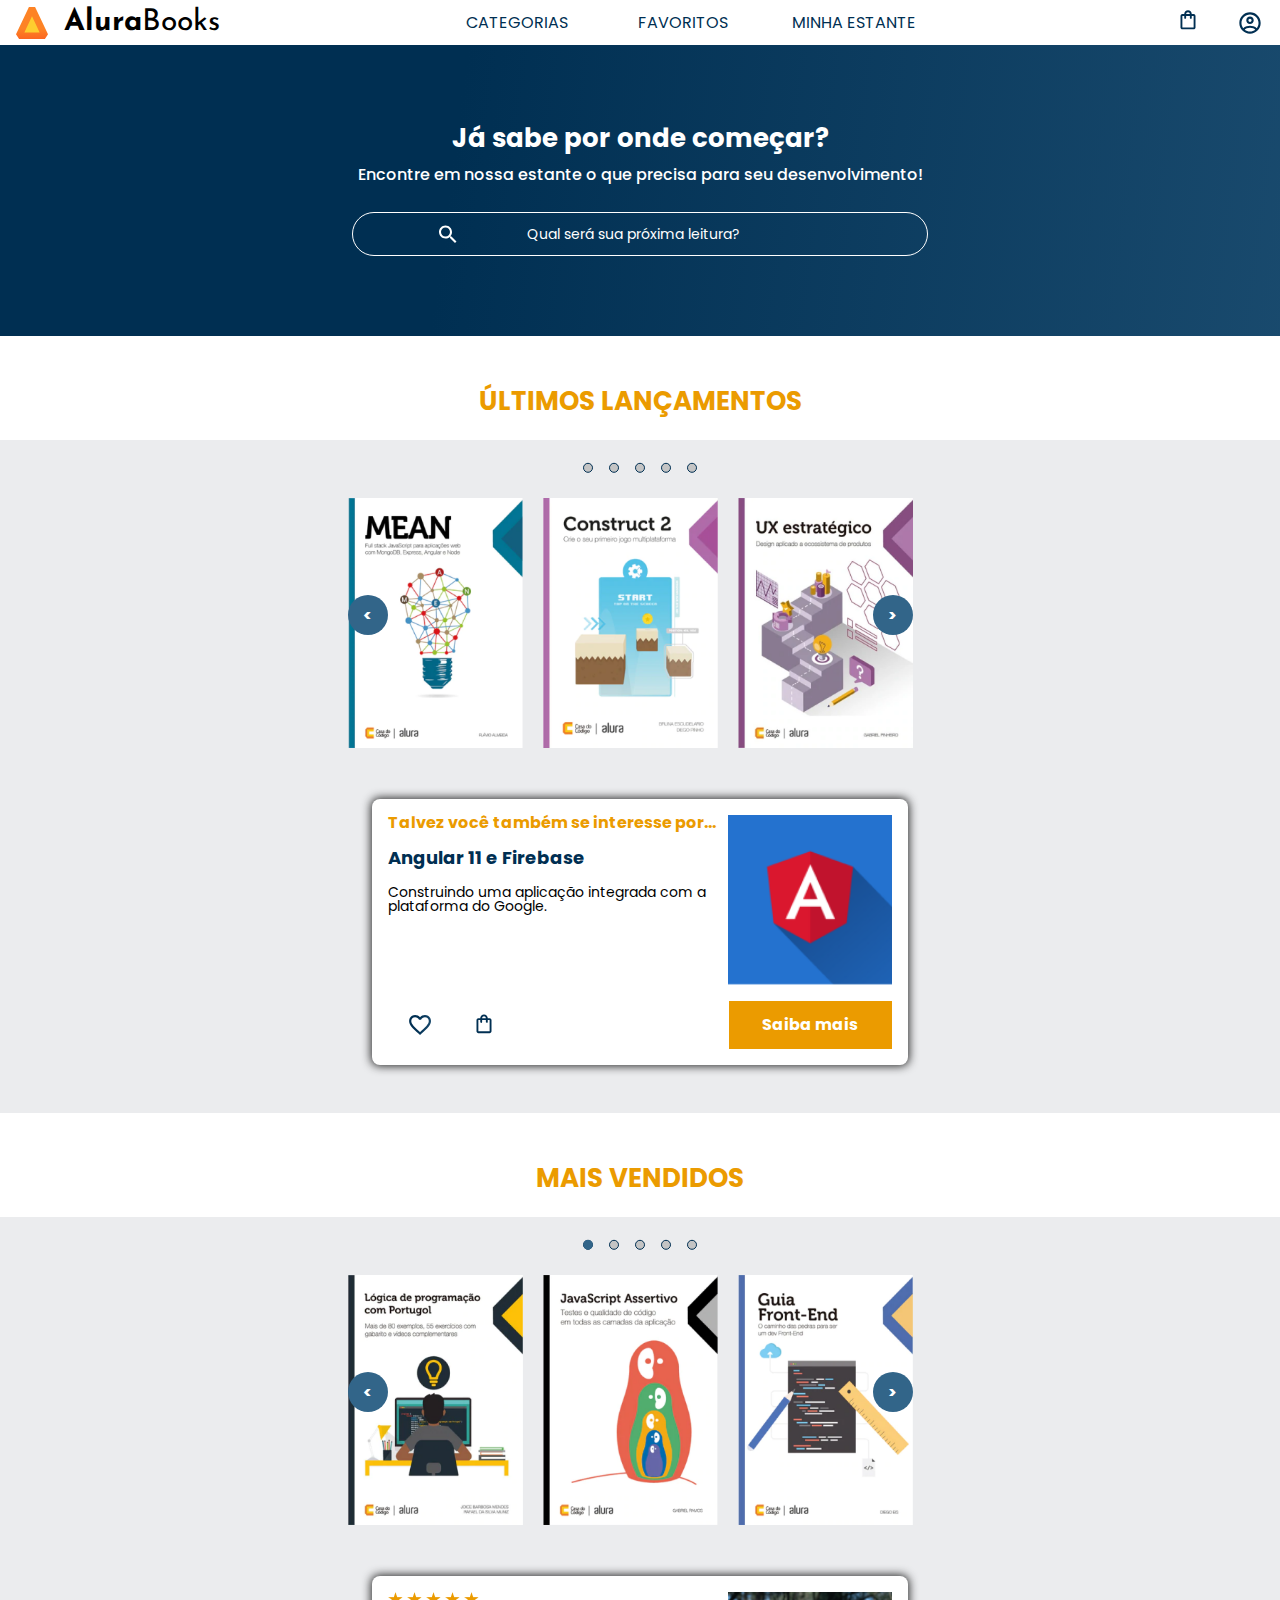
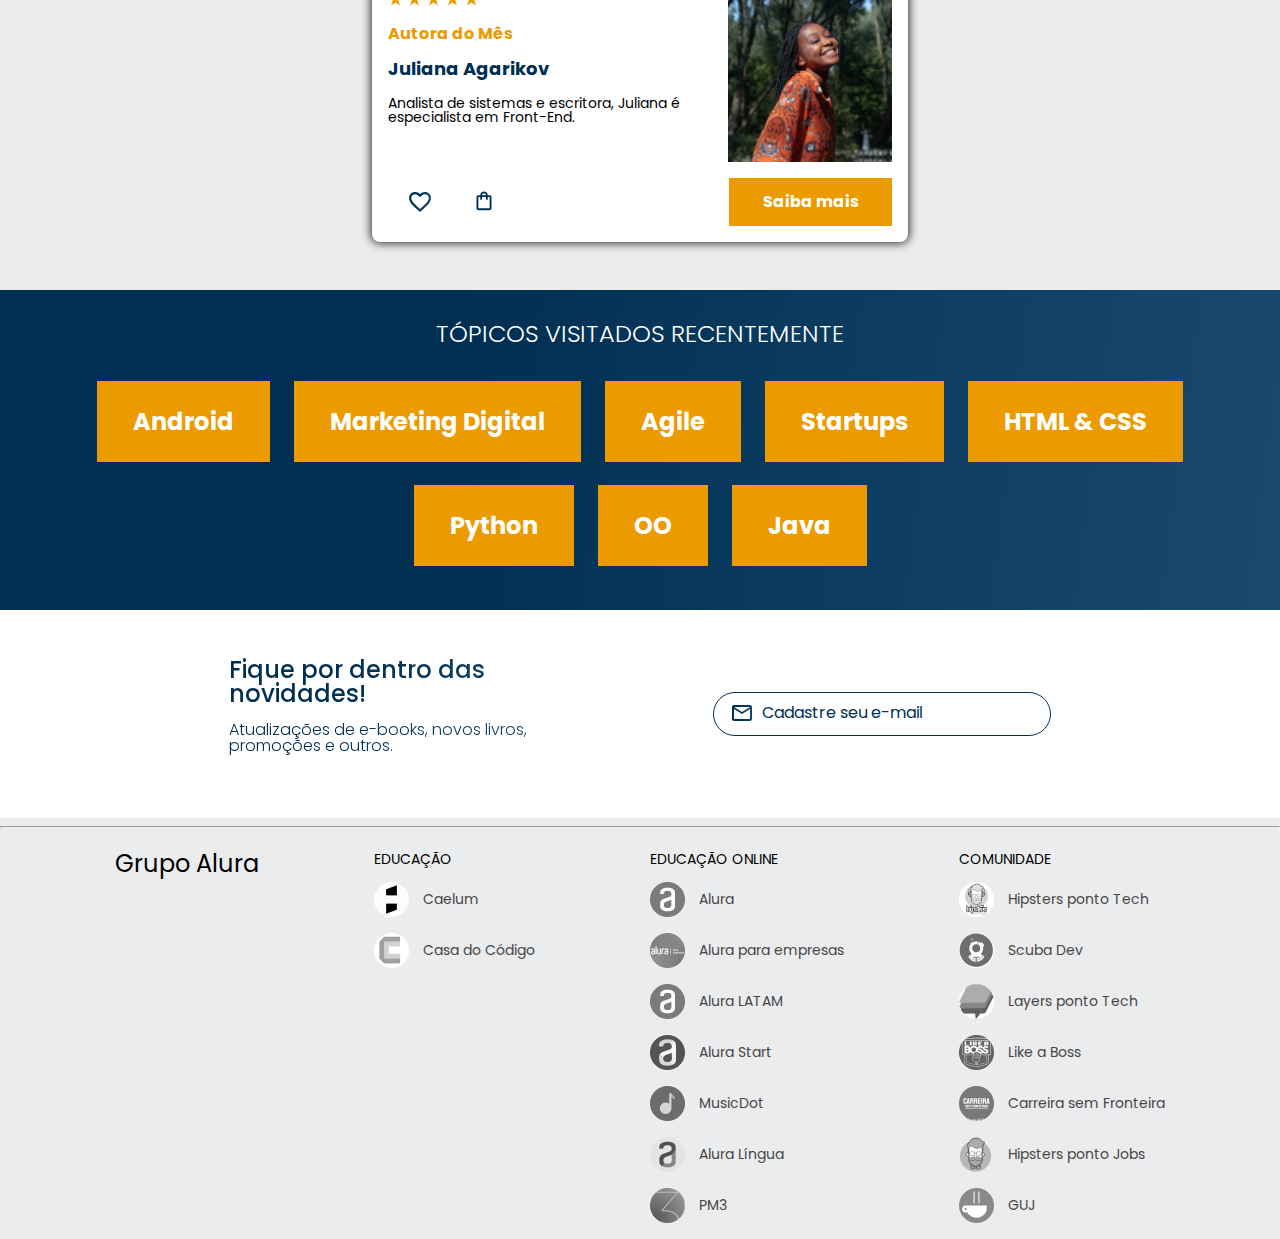
==== index.html @ b42a7370 "Commit inicial, apenas com os arquivos da AluraBooks 2.0, sem alterações." ====
<!DOCTYPE html>
<html lang="pt-br">
<head>
    <meta charset="UTF-8">
    <meta http-equiv="X-UA-Compatible" content="IE=edge">
    <meta name="viewport" content="width=device-width, initial-scale=1.0">
    <title>AluraBooks</title>
    
    <!-- ÍCONE NO TÍTULO -->
    <link rel="icon" href="/img/Logo.svg" type = "image/x-icon">

    <!-- CSS -->
    <link rel="stylesheet" type="text/css" href="styles/reset.css">
    <link rel="stylesheet" type="text/css" href="styles/styles.css">    

    <!-- FONTES -->
    <link rel="preconnect" href="https://fonts.googleapis.com">
    <link rel="preconnect" href="https://fonts.gstatic.com" crossorigin>
    <link href="https://fonts.googleapis.com/css2?family=Poppins:wght@300;400;500;700&display=swap" rel="stylesheet">
    <link href="https://fonts.googleapis.com/css2?family=Josefin+Sans:wght@400;700&display=swap" rel="stylesheet">
</head>

<body>
    <header class="cabecalho">
        <div class="container_cabecalho cabecalho_esquerdo">
            <button class="cabecalho_menu_hamburguer" aria-label="Menu"><i></i></button>
            <img src="img/Logo.svg" class="container_imagem" alt="Logo do AluraBooks">
            <h1 class="cabecalho_titulo"><b class="cabecalho_titulo_negrito">Alura</b>Books</h1>
        </div>

        <ul class="cabecalho_opcoes">
            <li class="cabecalho_opcoes_item"><button class="cabecalho_opcoes_botao" aria-label="Menu Categorias"><i></i>Categorias</button></li>
            <li class="cabecalho_opcoes_item"><a href="#" class="cabecalho_opcoes_ancora">Favoritos</a></li>
            <li class="cabecalho_opcoes_item"><a href="#" class="cabecalho_opcoes_ancora">Minha estante</a></li>
        </ul>
        
        <div class="container_cabecalho cabecalho_direito">
            <a href="/index.html" id="container_imagem_favoritos"><img src="img/Favoritos.svg" class="container_imagem" alt="Meus Favoritos"></a>
            <a href="/index.html" class="imagem_com_texto"><img src="img/Compras.svg" class="container_imagem" alt="Carrinho de compras"><p class="cabecalho_logo_texto">Minha Sacola</p></a>
            <button class="cabecalho_menu_usuario" aria-label="Menu"><i></i></button>
        </div>
    </header>

    <nav class="lista_menu_hamburger">
        <h2 class="lista_menu_titulo">Categorias</h2>
        <a href="/index.html" class="lista_menu_link">Programação</a>
        <a href="/index.html" class="lista_menu_link">Front-End</a>
        <a href="/index.html" class="lista_menu_link">Infraestrutura</a>
        <a href="/index.html" class="lista_menu_link">Business</a>
        <a href="/index.html" class="lista_menu_link">Design & Ux</a>
    </nav>

    <nav class="lista_menu_usuario">
        <h2 class="lista_menu_titulo">Meu Perfil</h2>
        <a href="/formulario_de_cadastro.html" class="lista_menu_link">Minha conta</a>
        <a href="/formulario_de_cadastro.html" class="lista_menu_link">Meus pedidos</a>
        <a href="/formulario_de_cadastro.html" class="lista_menu_link">Sair</a>
    </nav>

    <!-- BANNER -->
    <section class="banner">
        <h2 class="banner_titulo">Já sabe por onde começar?</h2>
        <p class="banner_texto">Encontre em nossa estante o que precisa para seu desenvolvimento!</p>
        <input type="search" class="banner_pesquisa" placeholder="Qual será sua próxima leitura?">
    </section>

    <!-- CARROSSEL + CARD 01 -->
    <h2 class="secao_titulo">Últimos Lançamentos</h2>
    <div class="carrossel_e_card">

        <!-- CARROSSEL -->
        <section class="carrossel">
            <div class="carrossel_marcacao">
                <input class="marcacao marcacao_01" type="radio" name="marcacao" />
                <input class="marcacao marcacao_01" type="radio" name="marcacao" />
                <input class="marcacao marcacao_01" type="radio" name="marcacao" />
                <input class="marcacao marcacao_01" type="radio" name="marcacao" />
                <input class="marcacao marcacao_01" type="radio" name="marcacao" />
            </div>
            <div class="carrossel_corpo">
                <div class="carrossel_slides carrossel_01_slides">
                    <a href="#" class="carrossel_ancoras">
                        <img src="/img/MEAN.png" alt="Livro MEAN, Full stack JavaScript para aplicações web com MongoDB, Express, Angular e Node" class="carrossel_imagens">
                    </a>
                </div>
                <div class="carrossel_slides carrossel_01_slides">
                    <a href="#" class="carrossel_ancoras">
                        <img src="/img/Construct2.png" alt="Livro Construct 2, Crie seu o seu primeiro jogo multiplataforma" class="carrossel_imagens">
                    </a>
                </div>
                <div class="carrossel_slides carrossel_01_slides">
                    <a href="#" class="carrossel_ancoras">
                        <img src="/img/UX.png" alt="Livro UX Estratégico, Design aplicado a ecossistema de produtos" class="carrossel_imagens">
                    </a>
                </div>
                <div class="carrossel_slides carrossel_01_slides">
                    <a href="#" class="carrossel_ancoras">
                        <img src="/img/ReactNative.png" alt="Livro ReactNative, Desenvolvimento de aplicativos mobile com React." class="carrossel_imagens">
                    </a>
                </div>
                <div class="carrossel_slides carrossel_01_slides">
                    <a href="#" class="carrossel_ancoras">
                        <img src="/img/Angular.png" alt="Livro Angular 11 e Firebase, Construíndo uma aplicação integrada com a plataforma do Google." class="carrossel_imagens">
                    </a>
                </div>
                <div class="carrossel_slides carrossel_01_slides">
                    <a href="#" class="carrossel_ancoras">
                        <img src="/img/ApacheKafka.png" alt="Livro Apache Kafka e Spring Boot, Comunicação assíncrona entre microsserviços." class="carrossel_imagens">
                    </a>
                </div>
            </div>

            <div class="carrossel_botoes">
                <button class="carrossel_botao botao_anterior_01" aria-label="Anterior"><</button>
                <button class="carrossel_botao botao_proximo_01" aria-label="Próximo">></button>
            </div>

        </section>

        <!-- CARD -->
        <section class="card">
            <div class="card_angular">
                <div class="card_container_superior">
                    <div class="card_textos">
                            <h2 class="titulo_card">Talvez você também se interesse por...</h2>
                            <h3 class="subtitulo_card">Angular 11 e Firebase</h3>
                            <p class="paragrafo_card">Construindo uma aplicação integrada com a plataforma do Google.</p>
                    </div>
                    <img src="/img/Angular_logo.png" alt="Logo da tecnologia Angular em vermelho em um fundo azul" class="card_logo_angular">
                </div>
                <div class="card_container_inferior">
                    <ul class="card_botoes">
                        <li class="botoes_item"></li><img src="img/Favoritos.svg" class="container_imagem" alt="Favoritar livro"></li>
                        <li class="botoes_item"></li><img src="img/Compras.svg" class="container_imagem" alt="Adicionar no carrinho de compras"></li>
                    </ul>
                        <a href="#" class="card_saiba_mais">Saiba mais</a>
                </div>
            </div>
        </section>
    </div>

    <!-- CARROSSEL + CARD 02 -->
    <h2 class="secao_titulo">Mais vendidos</h2>
    <div class="carrossel_e_card">

        <!-- CARROSSEL -->
        <section class="carrossel">
            <div class="carrossel_marcacao">
                <input class="marcacao marcacao_02" type="radio" name="marcacao" />
                <input class="marcacao marcacao_02" type="radio" name="marcacao" />
                <input class="marcacao marcacao_02" type="radio" name="marcacao" />
                <input class="marcacao marcacao_02" type="radio" name="marcacao" />
                <input class="marcacao marcacao_02" type="radio" name="marcacao" />
            </div>
            <div class="carrossel_corpo">
                <div class="carrossel_slides carrossel_02_slides">
                    <a href="#" class="carrossel_ancoras">
                        <img src="/img/Portugol.png" alt="Livro Lógica de programação com Portugol, mais de 80 exemplos, 55 exercícios com gabarito e vídeos complementares." class="carrossel_imagens">
                    </a>
                </div>
                <div class="carrossel_slides carrossel_02_slides">
                    <a href="#" class="carrossel_ancoras">
                        <img src="/img/Javascript.png" alt="Livro Javascript assertivo, testes e qualidade de código em todas as camadas da aplicação." class="carrossel_imagens">
                    </a>
                </div>
                <div class="carrossel_slides carrossel_02_slides">
                    <a href="#" class="carrossel_ancoras">
                        <img src="/img/Guia Front-end.png" alt="Livro Guia Front-End, o caminho das pedras para ser um dev Front-End." class="carrossel_imagens">
                    </a>
                </div>
                <div class="carrossel_slides carrossel_02_slides">
                    <a href="#" class="carrossel_ancoras">
                        <img src="/img/Nodejs.png" alt="Livro Construindo APIs REST com NodeJS." class="carrossel_imagens">
                    </a>
                </div>
                <div class="carrossel_slides carrossel_02_slides">
                    <a href="#" class="carrossel_ancoras">
                        <img src="/img/Gestão2.png" alt="Livro Gestão de produtos, Como aumentar as chances de sucesso do seu software." class="carrossel_imagens">
                    </a>
                </div>
                <div class="carrossel_slides carrossel_02_slides">
                    <a href="#" class="carrossel_ancoras">
                        <img src="/img/Liderança.png" alt="Livro Liderança em Design, habilidades de gestão para alavancar sua carreira." class="carrossel_imagens">
                    </a>
                </div>
            </div>

            <div class="carrossel_botoes">
                <button class="carrossel_botao botao_anterior_02" aria-label="Anterior"><</button>
                <button class="carrossel_botao botao_proximo_02" aria-label="Próximo">></button>
            </div>

        </section>        

        <!-- CARD -->
        <section class="card">
            <div class="card_autora">
                <div class="card_container_superior">
                    <div class="card_textos">
                            <img src="img/Estrelinhas.png" alt="Imagem de cinco estrelas douradas, lado a lado." class="estrelas_card">
                            <h2 class="titulo_card">Autora do Mês</h2>
                            <h3 class="subtitulo_card">Juliana Agarikov</h3>
                            <p class="paragrafo_card">Analista de sistemas e escritora, Juliana é especialista em Front-End.</p>
                    </div>
                    <img src="img/Perfil-escritora 1.png" alt="Logo da tecnologia Angular em vermelho em um fundo azul" class="card_logo_angular">
                </div>
                <div class="card_container_inferior">
                    <ul class="card_botoes">
                        <li class="botoes_item"></li><img src="img/Favoritos.svg" class="container_imagem" alt="Favoritar livro"></li>
                        <li class="botoes_item"></li><img src="img/Compras.svg" class="container_imagem" alt="Adicionar no carrinho de compras"></li>
                    </ul>
                        <a href="#" class="card_saiba_mais">Saiba mais</a>
                </div>
            </div>
        </section>
    </div>

    <!-- TÓPICOS -->
    <section class="container_topicos">
        <h2 class="topicos_titulo">Tópicos visitados recentemente</h2>
        <ul class="topicos_lista">
            <li class="topicos_item"><a href="#" class="topicos_ancoras">Android</a></li>
            <li class="topicos_item"><a href="#" class="topicos_ancoras">Marketing Digital</a></li>
            <li class="topicos_item"><a href="#" class="topicos_ancoras">Agile</a></li>
            <li class="topicos_item"><a href="#" class="topicos_ancoras">Startups</a></li>
            <li class="topicos_item"><a href="#" class="topicos_ancoras">HTML & CSS</a></li>
            <li class="topicos_item"><a href="#" class="topicos_ancoras">Python</a></li>
            <li class="topicos_item"><a href="#" class="topicos_ancoras">OO</a></li>
            <li class="topicos_item"><a href="#" class="topicos_ancoras">Java</a></li>
        </ul>
    </section>

    <!-- CADASTRO CONTATO -->
    <section class="container_contato">
        <div class="contato_textos">
            <h2 class="contato_titulo">Fique por dentro das novidades!</h2>
            <p class="contato_paragrafo">Atualizações de e-books, novos livros, promoções e outros.</p>
        </div>
        <input type="email" class="contato_email" placeholder="Cadastre seu e-mail">
    </section>

    <!-- QUEBRA -->
    <hr />

    <!-- FOOTER 1024PX-->
    <footer class="container_rodape rodape_desktop">
        <ul class="rodape_lista rodape_lista_01">
            <h2 class="rodape_titulo">Grupo Alura</h2>
        </ul>
        <ul class="rodape_lista">
            <li><h2 class="rodape_titulo_lista">Educação</h2></li>
            <li class="rodape_lista_item"><img src="/img/Caelum.png" alt="Logo empresa Caelum" class="rodape_lista_logo"><a href="#" class="rodape_lista_ancora">Caelum</a></li>
            <li class="rodape_lista_item"><img src="/img/CasaDoCodigo.png" alt="Logo empresa Casa do código" class="rodape_lista_logo"><a href="#" class="rodape_lista_ancora">Casa do Código</a></li>
        </ul>
        <ul class="rodape_lista">
            <li><h2 class="rodape_titulo_lista">Educação Online</h2></li>
            <li class="rodape_lista_item"><img src="/img/Alura.png" alt="Logo empresa Alura" class="rodape_lista_logo"><a href="#" class="rodape_lista_ancora">Alura</a></li>
            <li class="rodape_lista_item"><img src="/img/AluraEmpresas.png" alt="Logo empresa Alura para Empresas" class="rodape_lista_logo"><a href="#" class="rodape_lista_ancora">Alura para empresas</a></li>
            <li class="rodape_lista_item"><img src="/img/AluraLatam.png" alt="Logo empresa Alura LATAM" class="rodape_lista_logo"><a href="#" class="rodape_lista_ancora">Alura LATAM</a></li>
            <li class="rodape_lista_item"><img src="/img/AluraStart.png" alt="Logo empresa Alura Start" class="rodape_lista_logo"><a href="#" class="rodape_lista_ancora">Alura Start</a></li>
            <li class="rodape_lista_item"><img src="/img/MusicDot.png" alt="Logo empresa MusicDot" class="rodape_lista_logo"><a href="#" class="rodape_lista_ancora">MusicDot</a></li>
            <li class="rodape_lista_item"><img src="/img/AluraLingua.png" alt="Logo empresa Alura Língua" class="rodape_lista_logo"><a href="#" class="rodape_lista_ancora">Alura Língua</a></li>
            <li class="rodape_lista_item"><img src="/img/PM3.png" alt="Logo empresa PM3" class="rodape_lista_logo"><a href="#" class="rodape_lista_ancora">PM3</a></li>
        </ul>
        <ul class="rodape_lista">
            <li><h2 class="rodape_titulo_lista">Comunidade</h2></li>
            <li class="rodape_lista_item"><img src="/img/HipstersTech.png" alt="Logo comunidade Hipsters ponto Tech" class="rodape_lista_logo"><a href="#" class="rodape_lista_ancora">Hipsters ponto Tech</a></li>
            <li class="rodape_lista_item"><img src="/img/Scuba.png" alt="Logo comunidade Scuba Dev" class="rodape_lista_logo"><a href="#" class="rodape_lista_ancora">Scuba Dev</a></li>
            <li class="rodape_lista_item"><img src="/img/Layers.png" alt="Logo comunidade Layers ponto Tech" class="rodape_lista_logo"><a href="#" class="rodape_lista_ancora">Layers ponto Tech</a></li>
            <li class="rodape_lista_item"><img src="/img/LikeABoss.png" alt="Logo comunidade Like a Boss" class="rodape_lista_logo"><a href="#" class="rodape_lista_ancora">Like a Boss</a></li>
            <li class="rodape_lista_item"><img src="/img/CarreiraSemFronteira.png" alt="Logo comunidade Carreira sem Fronteira" class="rodape_lista_logo"><a href="#" class="rodape_lista_ancora">Carreira sem Fronteira</a></li>
            <li class="rodape_lista_item"><img src="/img/HipstersJobs.png" alt="Logo comunidade Hipsters ponto Jobs" class="rodape_lista_logo"><a href="#" class="rodape_lista_ancora">Hipsters ponto Jobs</a></li>
            <li class="rodape_lista_item"><img src="/img/GUJ.png" alt="Logo comunidade GUJ" class="rodape_lista_logo"><a href="#" class="rodape_lista_ancora">GUJ</a></li>
        </ul>
    </footer>

    <!-- FOOTER MOBILE -->
    <footer class="container_rodape rodape_mobile">
        <h2 class="rodape_titulo">Grupo Alura</h2>
    </footer>

    <script src="/js/menus.js"></script>
    <script src="/js/carrossel.js"></script>

</body>
</html>
---- styles/styles.css ----
/*IMPORTAÇÃO DOS OUTROS ARQUIVOS QUE COMPÕEM O PROJETO*/
@import url("header_styles.css");
@import url("banner_styles.css");
@import url("carrossel_styles.css");
@import url("card_styles.css");
@import url("topics_styles.css");
@import url("contact_styles.css");
@import url("footer_styles.css");
@import url("formulario_styles.css");
@import url("cadastro_styles.css");

/*DADOS BASE*/
:root{   
    /*CORES BASE*/
    --cor_-_azul_escuro: #002F52;
    --cor_-_azul_claro: #326589;
    --cor_-_branco_puro: #FFFFFF;
    --cor_-_amarelo: #EB9B00;
    --cor_-_preto: rgba(0, 0, 0, 0.85);
    --cor_-_branco_acinzentado: #EBECEE;
    --cor_-_cinza_claro: #858585;
    --cor_-_cinza_medio: #C4C4C4;
    --cor_-_cinza_escuro: #474646;

    /*GRADIENTE*/
    --gradiente_azul: linear-gradient(97.54deg, #002F52 35.49%, #326589 165.37%);
    /*FONTE*/
    --fonte_principal: 'Poppins', sans-serif;
    --fonte_secundaria: 'Josefin Sans', sans-serif;
}

body{
    background-color: var(--cor_-_branco_acinzentado);
    font-family: var(--fonte_principal);
    font-size: 16px;
    font-weight: 400;
    min-width: 380px
}

@import url("formulario_styles.css");

/*TÍTULO - COMUM EM VÁRIAS SEÇÕES*/
.secao_titulo{
    color: var(--cor_-_amarelo);
    font-weight: 700;
    font-size: 18px;
    text-transform: uppercase;
    text-align: center;
    background-color: var(--cor_-_branco_puro);
    padding: 1em 0 0.5em 0;
}

@media screen and (min-width: 1024px){
    .secao_titulo{
        font-size: 26px;
        padding: 2em 0 1em 0;
    }
}

@media screen and (min-width: 1728px){
    .secao_titulo{
        font-size: 32px;
        padding: 1.5em 0 .75em 0;
    }
    
    .carrossel_e_card{
        display: flex;
        justify-content: space-evenly;
    }
}
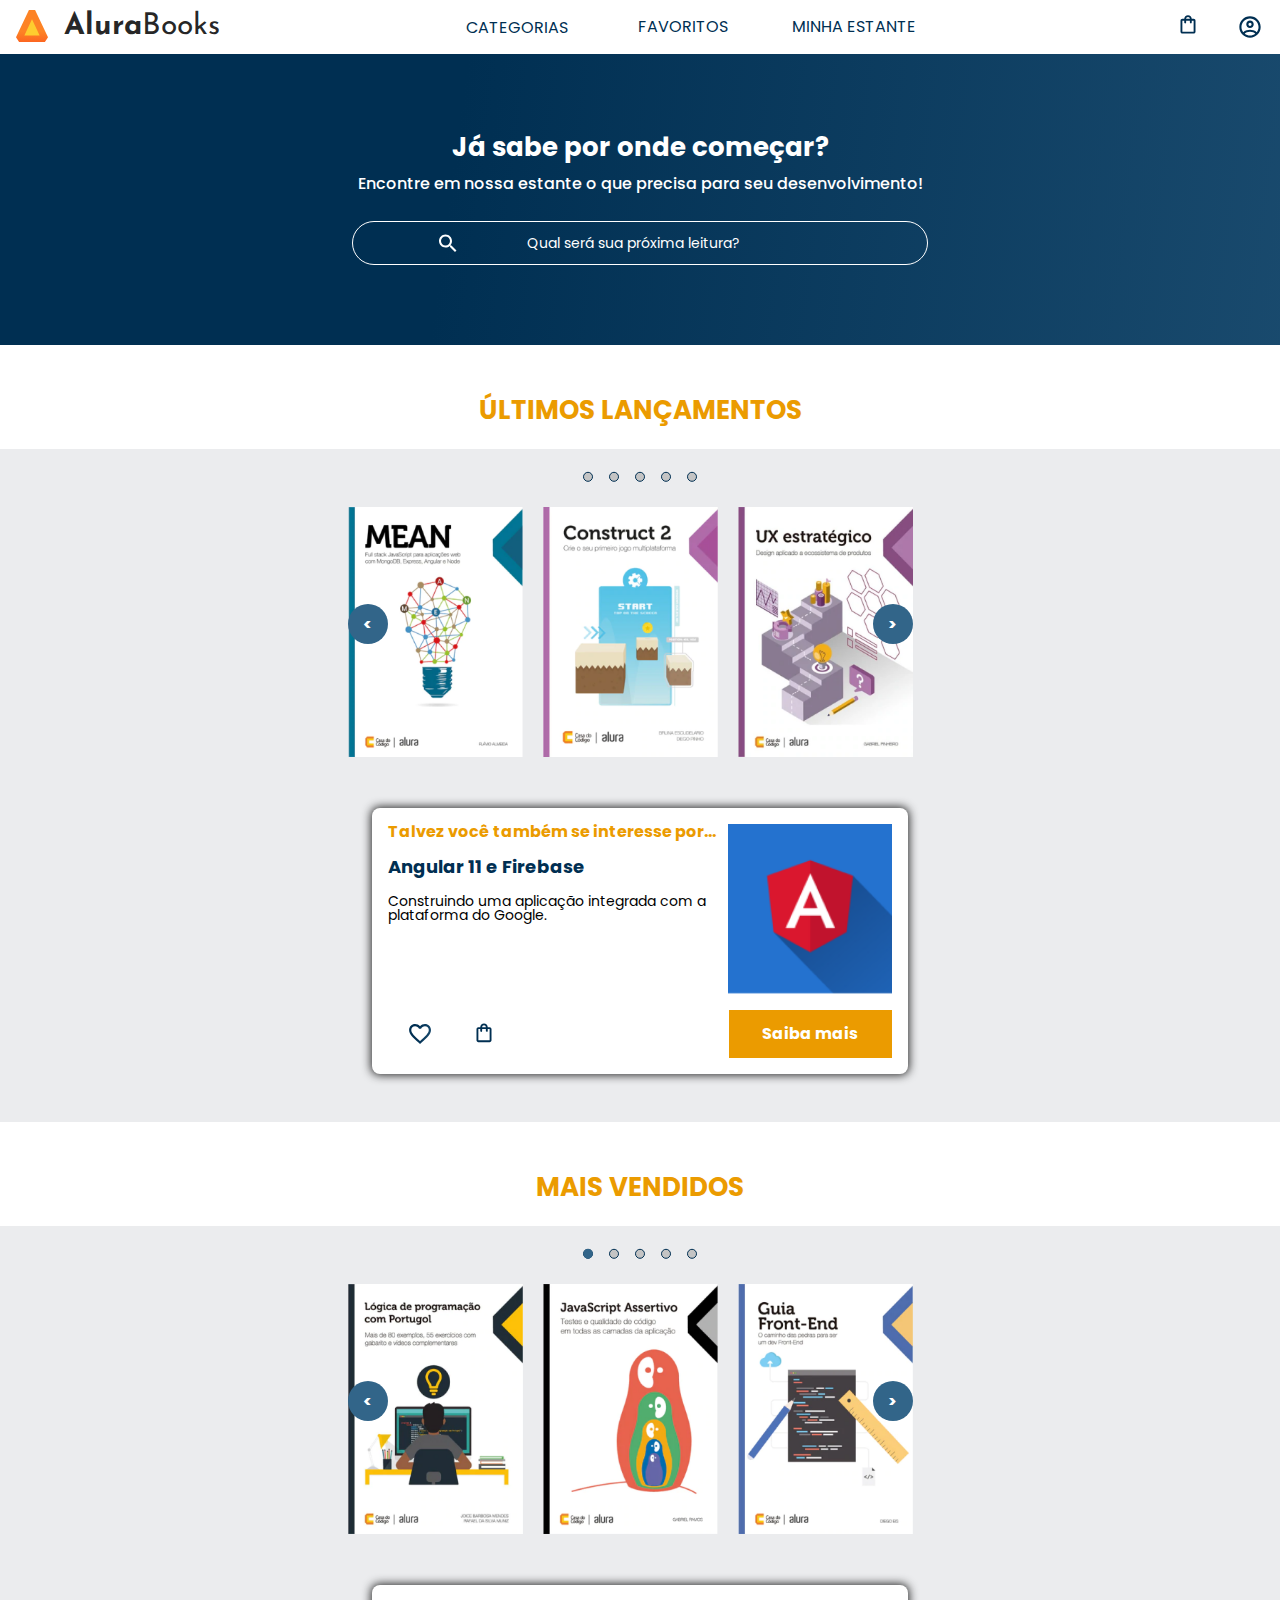
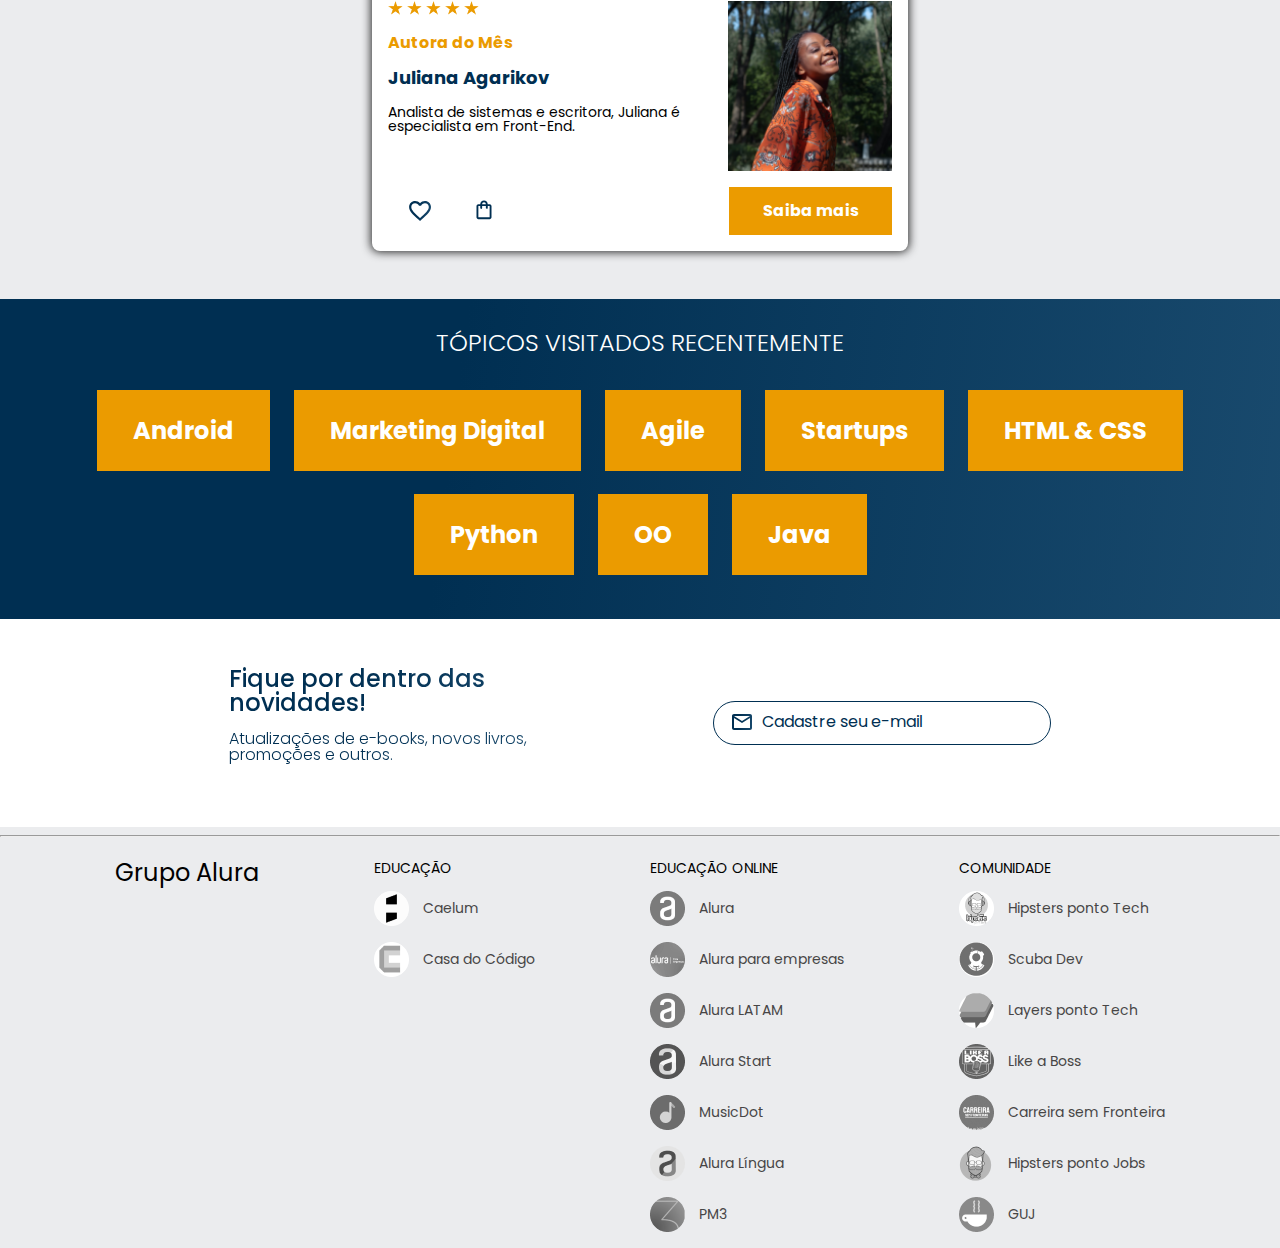
==== commit a74d5fb1: "Início do AluraBooks 3.0" ====
--- a/index.html
+++ b/index.html
@@ -24,14 +24,14 @@
     <header class="cabecalho">
         <div class="container_cabecalho cabecalho_esquerdo">
             <button class="cabecalho_menu_hamburguer" aria-label="Menu"><i></i></button>
-            <img src="img/Logo.svg" class="container_imagem" alt="Logo do AluraBooks">
-            <h1 class="cabecalho_titulo"><b class="cabecalho_titulo_negrito">Alura</b>Books</h1>
+            <a href="index.html"><img src="img/Logo.svg" class="container_imagem" alt="Logo do AluraBooks"></a>
+            <a href="index.html" class="cabecalho_titulo"><h1 class="cabecalho_titulo"><b class="cabecalho_titulo_negrito">Alura</b>Books</h1></a>
         </div>
 
         <ul class="cabecalho_opcoes">
             <li class="cabecalho_opcoes_item"><button class="cabecalho_opcoes_botao" aria-label="Menu Categorias"><i></i>Categorias</button></li>
-            <li class="cabecalho_opcoes_item"><a href="#" class="cabecalho_opcoes_ancora">Favoritos</a></li>
-            <li class="cabecalho_opcoes_item"><a href="#" class="cabecalho_opcoes_ancora">Minha estante</a></li>
+            <li class="cabecalho_opcoes_item"><a href="/formulario_de_cadastro.html" class="cabecalho_opcoes_ancora">Favoritos</a></li>
+            <li class="cabecalho_opcoes_item"><a href="/formulario_de_cadastro.html" class="cabecalho_opcoes_ancora">Minha estante</a></li>
         </ul>
         
         <div class="container_cabecalho cabecalho_direito">
@@ -43,11 +43,11 @@
 
     <nav class="lista_menu_hamburger">
         <h2 class="lista_menu_titulo">Categorias</h2>
-        <a href="/index.html" class="lista_menu_link">Programação</a>
-        <a href="/index.html" class="lista_menu_link">Front-End</a>
-        <a href="/index.html" class="lista_menu_link">Infraestrutura</a>
-        <a href="/index.html" class="lista_menu_link">Business</a>
-        <a href="/index.html" class="lista_menu_link">Design & Ux</a>
+        <a href="/categorias.html" class="lista_menu_link">Programação</a>
+        <a href="/categorias.html" class="lista_menu_link">Front-End</a>
+        <a href="/categorias.html" class="lista_menu_link">Infraestrutura</a>
+        <a href="/categorias.html" class="lista_menu_link">Business</a>
+        <a href="/categorias.html" class="lista_menu_link">Design & Ux</a>
     </nav>
 
     <nav class="lista_menu_usuario">
@@ -79,32 +79,32 @@
             </div>
             <div class="carrossel_corpo">
                 <div class="carrossel_slides carrossel_01_slides">
-                    <a href="#" class="carrossel_ancoras">
+                    <a href="/categorias.html" class="carrossel_ancoras">
                         <img src="/img/MEAN.png" alt="Livro MEAN, Full stack JavaScript para aplicações web com MongoDB, Express, Angular e Node" class="carrossel_imagens">
                     </a>
                 </div>
                 <div class="carrossel_slides carrossel_01_slides">
-                    <a href="#" class="carrossel_ancoras">
+                    <a href="/categorias.html" class="carrossel_ancoras">
                         <img src="/img/Construct2.png" alt="Livro Construct 2, Crie seu o seu primeiro jogo multiplataforma" class="carrossel_imagens">
                     </a>
                 </div>
                 <div class="carrossel_slides carrossel_01_slides">
-                    <a href="#" class="carrossel_ancoras">
+                    <a href="/categorias.html" class="carrossel_ancoras">
                         <img src="/img/UX.png" alt="Livro UX Estratégico, Design aplicado a ecossistema de produtos" class="carrossel_imagens">
                     </a>
                 </div>
                 <div class="carrossel_slides carrossel_01_slides">
-                    <a href="#" class="carrossel_ancoras">
+                    <a href="/categorias.html" class="carrossel_ancoras">
                         <img src="/img/ReactNative.png" alt="Livro ReactNative, Desenvolvimento de aplicativos mobile com React." class="carrossel_imagens">
                     </a>
                 </div>
                 <div class="carrossel_slides carrossel_01_slides">
-                    <a href="#" class="carrossel_ancoras">
+                    <a href="/categorias.html" class="carrossel_ancoras">
                         <img src="/img/Angular.png" alt="Livro Angular 11 e Firebase, Construíndo uma aplicação integrada com a plataforma do Google." class="carrossel_imagens">
                     </a>
                 </div>
                 <div class="carrossel_slides carrossel_01_slides">
-                    <a href="#" class="carrossel_ancoras">
+                    <a href="/categorias.html" class="carrossel_ancoras">
                         <img src="/img/ApacheKafka.png" alt="Livro Apache Kafka e Spring Boot, Comunicação assíncrona entre microsserviços." class="carrossel_imagens">
                     </a>
                 </div>
@@ -154,32 +154,32 @@
             </div>
             <div class="carrossel_corpo">
                 <div class="carrossel_slides carrossel_02_slides">
-                    <a href="#" class="carrossel_ancoras">
+                    <a href="/categorias.html" class="carrossel_ancoras">
                         <img src="/img/Portugol.png" alt="Livro Lógica de programação com Portugol, mais de 80 exemplos, 55 exercícios com gabarito e vídeos complementares." class="carrossel_imagens">
                     </a>
                 </div>
                 <div class="carrossel_slides carrossel_02_slides">
-                    <a href="#" class="carrossel_ancoras">
+                    <a href="/categorias.html" class="carrossel_ancoras">
                         <img src="/img/Javascript.png" alt="Livro Javascript assertivo, testes e qualidade de código em todas as camadas da aplicação." class="carrossel_imagens">
                     </a>
                 </div>
                 <div class="carrossel_slides carrossel_02_slides">
-                    <a href="#" class="carrossel_ancoras">
+                    <a href="/categorias.html" class="carrossel_ancoras">
                         <img src="/img/Guia Front-end.png" alt="Livro Guia Front-End, o caminho das pedras para ser um dev Front-End." class="carrossel_imagens">
                     </a>
                 </div>
                 <div class="carrossel_slides carrossel_02_slides">
-                    <a href="#" class="carrossel_ancoras">
+                    <a href="/categorias.html" class="carrossel_ancoras">
                         <img src="/img/Nodejs.png" alt="Livro Construindo APIs REST com NodeJS." class="carrossel_imagens">
                     </a>
                 </div>
                 <div class="carrossel_slides carrossel_02_slides">
-                    <a href="#" class="carrossel_ancoras">
+                    <a href="/categorias.html" class="carrossel_ancoras">
                         <img src="/img/Gestão2.png" alt="Livro Gestão de produtos, Como aumentar as chances de sucesso do seu software." class="carrossel_imagens">
                     </a>
                 </div>
                 <div class="carrossel_slides carrossel_02_slides">
-                    <a href="#" class="carrossel_ancoras">
+                    <a href="/categorias.html" class="carrossel_ancoras">
                         <img src="/img/Liderança.png" alt="Livro Liderança em Design, habilidades de gestão para alavancar sua carreira." class="carrossel_imagens">
                     </a>
                 </div>
